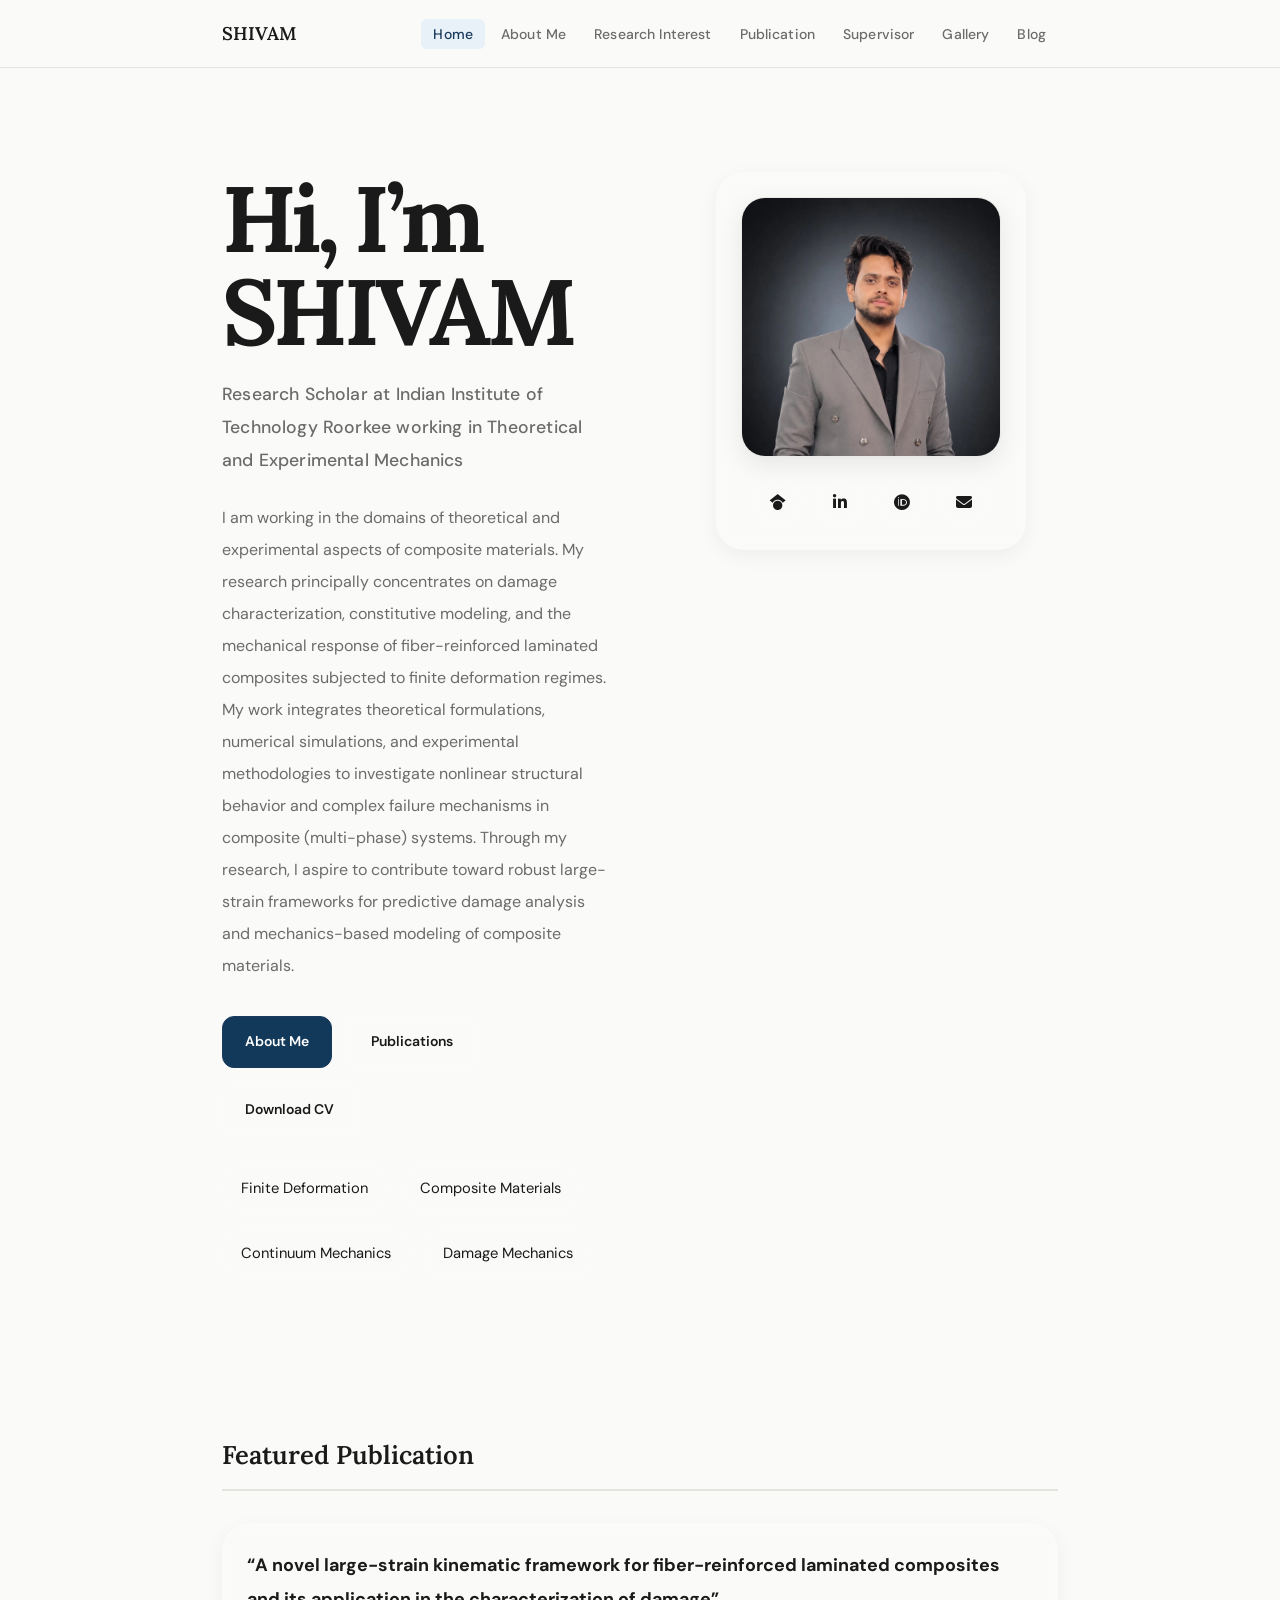
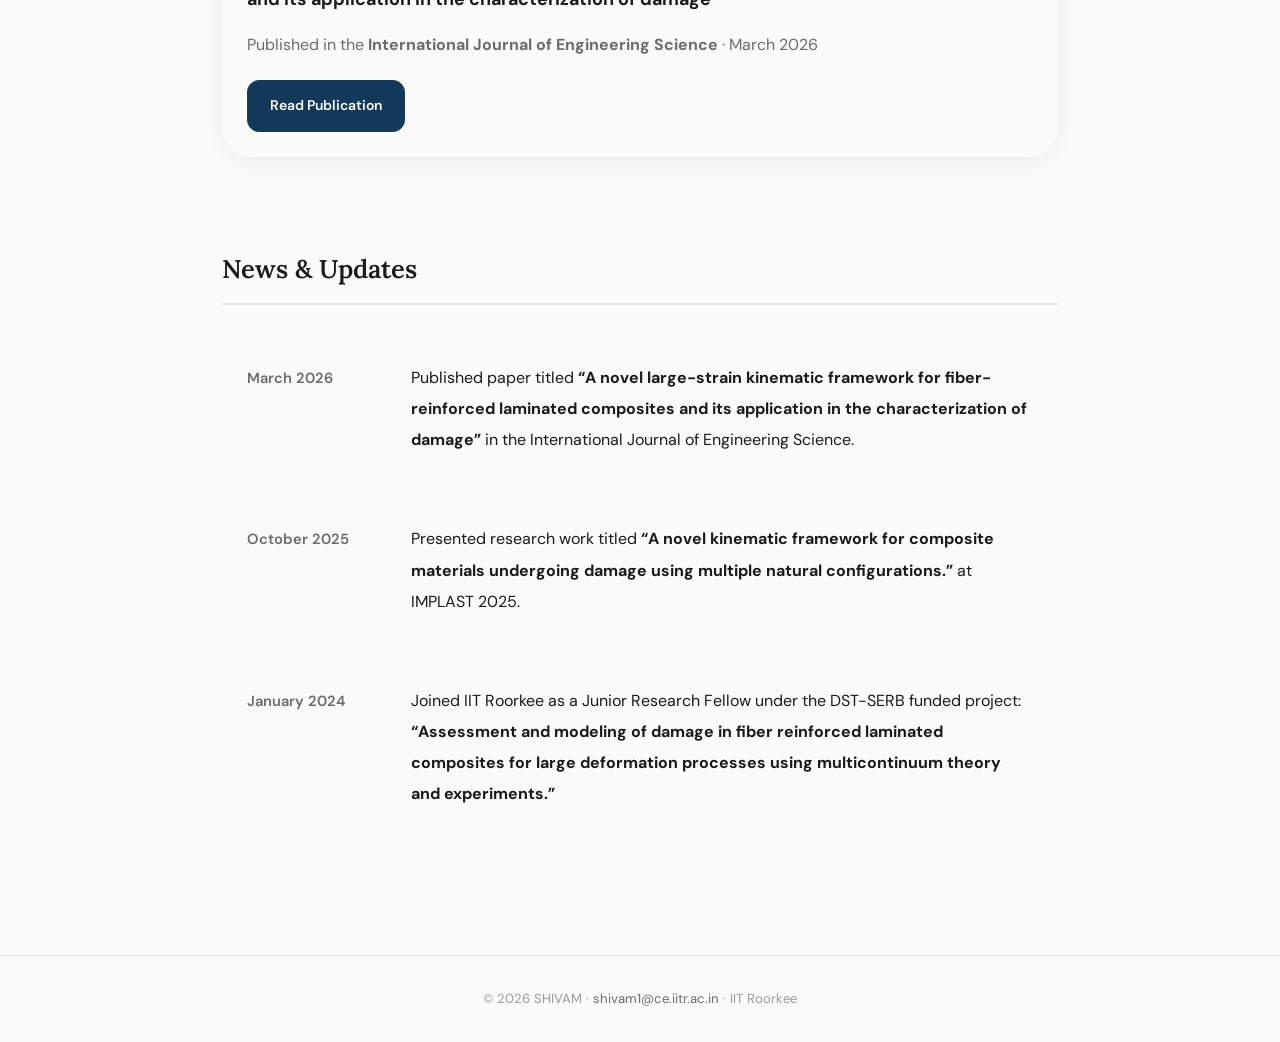
==== index.html @ 3e50fde8 "Update index.html" ====
<!DOCTYPE html>
<html lang="en">

<head>

  <meta charset="UTF-8" />

  <link rel="icon" type="image/png" href="./favicon.png" />

  <meta
    name="viewport"
    content="width=device-width, initial-scale=1.0"
  />

  <title>
    SHIVAM | IIT Roorkee | Composite Materials Research
  </title>

  <meta
    name="description"
    content="SHIVAM is a Research Scholar at IIT Roorkee working in theoretical mechanics, continuum mechanics, finite deformation, and composite materials research."
  />

  <meta
    name="keywords"
    content="SHIVAM IIT Roorkee, Composite Materials, Finite Deformation, Continuum Mechanics, Damage Mechanics, IITR Research Scholar"
  />

  <!-- OPEN GRAPH -->

  <meta
    property="og:title"
    content="SHIVAM | Research Scholar | Composite Materials Research"
  />

  <meta
    property="og:description"
    content="Research Scholar at IIT Roorkee working in theoretical and experimental mechanics of advanced composite materials."
  />

  <meta
    property="og:image"
    content="https://its-shivamshivam.github.io/profilePhoto.webp"
  />

  <meta
    property="og:url"
    content="https://its-shivamshivam.github.io/"
  />

  <meta
    property="og:type"
    content="website"
  />

  <!-- TWITTER -->

  <meta
    name="twitter:card"
    content="summary_large_image"
  />

  <!-- PRELOAD MAIN IMAGE -->

  <link
    rel="preload"
    as="image"
    href="profilePhoto.webp"
  />

  <!-- MAIN CSS -->

  <link rel="stylesheet" href="style.css" />

  <!-- FONT AWESOME -->

  <link
    rel="preconnect"
    href="https://cdnjs.cloudflare.com"
  />

  <link
    rel="stylesheet"
    href="https://cdnjs.cloudflare.com/ajax/libs/font-awesome/6.5.1/css/all.min.css"
  />

  <style>

    /* =========================================
       HERO SECTION
    ========================================= */

    .hero{

      display: flex;

      justify-content: space-between;

      align-items: flex-start;

      gap: 70px;

      padding-top: 40px;

      flex-wrap: wrap;
    }

    .hero-left{

      flex: 1;

      min-width: 320px;
    }

    .hero-right{

      flex: 0.95;

      display: flex;

      justify-content: center;
    }

    .hero-name{

      font-size: clamp(3.4rem,8vw,5.8rem);

      line-height: 1;

      margin-bottom: 20px;

      letter-spacing: -0.05em;
    }

    .hero-title{

      font-size: 1.1rem;

      color: var(--text-muted);

      line-height: 1.9;

      margin-bottom: 24px;

      max-width: 700px;
    }

    .hero-bio{

      font-size: 1rem;

      line-height: 2;

      color: var(--text-muted);

      max-width: 760px;
    }

    /* =========================================
       GLASS CARD
    ========================================= */

    .glass-card{

      background: rgba(255,255,255,0.08);

      backdrop-filter: blur(5px);

      border: 1px solid rgba(255,255,255,0.14);

      border-radius: 28px;

      padding: 24px;

      box-shadow: 0 6px 20px rgba(0,0,0,0.05);

      transition: all 0.35s ease;
    }

    .glass-card:hover{

      transform: translateY(-6px);
    }

    /* =========================================
       HERO PHOTO
    ========================================= */

    .hero-photo{

      width: 100%;

      max-width: 460px;

      border-radius: 24px;

      object-fit: cover;

      border: 1px solid rgba(255,255,255,0.15);

      box-shadow: 0 8px 24px rgba(0,0,0,0.08);

      transition: transform 0.45s ease;

      will-change: transform;

      transform: translateZ(0);

      display: block;
    }

    .hero-photo:hover{

      transform: translateY(-6px);
    }

    /* =========================================
       BUTTONS
    ========================================= */

    .hero-links{

      display: flex;

      gap: 16px;

      flex-wrap: wrap;

      margin-top: 34px;
    }

    .btn{

      padding: 13px 22px;

      border-radius: 12px;

      text-decoration: none;

      font-weight: 600;

      transition: all 0.35s ease;
    }

    .btn-primary{

      background: #12385a;

      color: white;
    }

    .btn-primary:hover{

      background: #0d2740;

      transform: translateY(-3px);
    }

    .btn-outline{

      border: 1px solid rgba(255,255,255,0.15);

      background: rgba(255,255,255,0.05);

      color: var(--text);
    }

    .btn-outline:hover{

      background: rgba(255,255,255,0.12);

      transform: translateY(-3px);
    }

    /* =========================================
       SOCIAL ICONS
    ========================================= */

    .social-icons{

      display: flex;

      justify-content: center;

      gap: 16px;

      margin-top: 22px;
    }

    .social-icons a{

      width: 46px;

      height: 46px;

      display: flex;

      align-items: center;

      justify-content: center;

      border-radius: 50%;

      text-decoration: none;

      background: rgba(255,255,255,0.06);

      border: 1px solid rgba(255,255,255,0.15);

      color: var(--text);

      font-size: 1rem;

      transition: all 0.35s ease;
    }

    .social-icons a:hover{

      transform: translateY(-4px);

      background: rgba(255,255,255,0.12);
    }

    /* =========================================
       KEYWORDS
    ========================================= */

    .keyword-grid{

      display: flex;

      flex-wrap: wrap;

      gap: 14px;

      margin-top: 28px;
    }

    .keyword{

      padding: 12px 18px;

      border-radius: 999px;

      background: rgba(255,255,255,0.05);

      border: 1px solid rgba(255,255,255,0.15);

      font-size: 0.92rem;

      transition: all 0.35s ease;
    }

    .keyword:hover{

      transform: translateY(-3px);
    }

    /* =========================================
       FEATURED PAPER
    ========================================= */

    .featured-paper{

      margin-top: 90px;
    }

    .paper-title{

      font-size: 1.12rem;

      line-height: 1.9;

      margin-bottom: 14px;
    }

    /* =========================================
       NEWS
    ========================================= */

    .news-section{

      margin-top: 90px;
    }

    .news-list{

      display: flex;

      flex-direction: column;

      gap: 18px;

      margin-top: 28px;
    }

    .news-item{

      display: grid;

      grid-template-columns: 140px 1fr;

      gap: 24px;

      align-items: start;

      padding: 24px;

      border-radius: 20px;

      background: rgba(255,255,255,0.05);

      border: 1px solid rgba(255,255,255,0.12);

      transition: 0.35s ease;
    }

    .news-item:hover{

      transform: translateY(-5px);
    }

    .news-date{

      font-size: 0.92rem;

      color: var(--text-muted);

      font-weight: 600;

      white-space: nowrap;

      padding-top: 4px;
    }

    .news-content{

      line-height: 1.95;

      color: var(--text);
    }

    /* =========================================
       OPTIMIZED REVEAL
    ========================================= */

    .reveal{

      opacity: 0;

      transform: translateY(30px);

      transition:
      opacity 0.8s ease,
      transform 0.8s ease;
    }

    .reveal.active{

      opacity: 1;

      transform: translateY(0);
    }

    /* =========================================
       RESPONSIVE
    ========================================= */

    @media(max-width:950px){

      .hero{

        flex-direction: column-reverse;

        text-align: center;
      }

      .hero-links{

        justify-content: center;
      }

      .hero-bio{

        margin: 0 auto;
      }

      .keyword-grid{

        justify-content: center;
      }

      .news-item{

        grid-template-columns: 1fr;

        gap: 10px;
      }

      .hero-photo{

        max-width: 380px;
      }

    }

  </style>

</head>

<body>

  <!-- NAVBAR -->

  <nav class="navbar">

    <div class="nav-inner">

      <a href="index.html" class="nav-logo">
        SHIVAM
      </a>

      <ul class="nav-links" id="navLinks">

        <li>
          <a href="index.html" class="active">
            Home
          </a>
        </li>

        <li>
          <a href="about.html">
            About Me
          </a>
        </li>

        <li>
          <a href="research.html">
            Research Interest
          </a>
        </li>

        <li>
          <a href="publications.html">
            Publication
          </a>
        </li>

        <li>
          <a href="supervisor.html">
            Supervisor
          </a>
        </li>

        <li>
          <a href="gallery.html">
            Gallery
          </a>
        </li>

        <li>
          <a href="blog.html">
            Blog
          </a>
        </li>

      </ul>

      <button class="nav-toggle" id="navToggle">

        <span></span>
        <span></span>
        <span></span>

      </button>

    </div>

  </nav>

  <!-- MAIN -->

  <main class="page-wrapper">

    <!-- HERO -->

    <section class="hero reveal">

      <!-- LEFT -->

      <div class="hero-left">

        <h1 class="hero-name">
          Hi, I’m SHIVAM
        </h1>

        <p class="hero-title">

          Research Scholar at Indian Institute of Technology Roorkee
          working in Theoretical and Experimental Mechanics 

        </p>

        <p class="hero-bio">

          I am working in the domains of
          theoretical  and experimental aspects
          of composite materials.

          My research principally concentrates on
          damage characterization,
          constitutive modeling,
          and the mechanical response of
          fiber-reinforced laminated composites
          subjected to finite deformation regimes.

          My work integrates theoretical formulations,
          numerical simulations,
          and experimental methodologies
          to investigate nonlinear structural behavior
          and complex failure mechanisms
          in composite (multi-phase) systems.

          Through my research,
          I aspire to contribute toward
          robust large-strain frameworks
          for predictive damage analysis
          and mechanics-based modeling
          of composite materials.

        </p>

        <!-- BUTTONS -->

        <div class="hero-links">

          <a href="about.html" class="btn btn-primary">
            About Me
          </a>

          <a href="publications.html" class="btn btn-outline">
            Publications
          </a>

          <a
            href="resume.pdf"
            download
            class="btn btn-outline"
          >
            Download CV
          </a>

        </div>

        <!-- KEYWORDS -->

        <div class="keyword-grid">

          <div class="keyword">
            Finite Deformation
          </div>

          <div class="keyword">
            Composite Materials
          </div>

          <div class="keyword">
            Continuum Mechanics
          </div>

          <div class="keyword">
            Damage Mechanics
          </div>

        </div>

      </div>

      <!-- RIGHT -->

      <div class="hero-right reveal">

        <div class="glass-card">

          <img
            src="profilePhoto.webp"
            alt="SHIVAM"
            class="hero-photo"
            loading="eager"
            decoding="async"
            fetchpriority="high"
          />

          <!-- SOCIALS -->

          <div class="social-icons">

            <a
              href="https://scholar.google.com/citations?user=T04X1hkAAAAJ&hl=en"
              target="_blank"
              title="Google Scholar"
            >
              <i class="fa-brands fa-google-scholar"></i>
            </a>

            <a
              href="https://www.linkedin.com/in/shivam-shivam-954297144/"
              target="_blank"
              title="LinkedIn"
            >
              <i class="fa-brands fa-linkedin-in"></i>
            </a>

            <a
              href="https://orcid.org/0000-0003-2962-7600"
              target="_blank"
              title="ORCID"
            >
              <i class="fa-brands fa-orcid"></i>
            </a>

            <a
              href="mailto:shivam1@ce.iitr.ac.in"
              title="Email"
            >
              <i class="fa-solid fa-envelope"></i>
            </a>

          </div>

        </div>

      </div>

    </section>

    <!-- FEATURED PUBLICATION -->

    <section class="featured-paper reveal">

      <h2 class="section-title">
        Featured Publication
      </h2>

      <div class="glass-card">

        <div class="paper-title">

          <strong>

            “A novel large-strain kinematic framework for
            fiber-reinforced laminated composites and its
            application in the characterization of damage”

          </strong>

        </div>

        <p
          style="
          line-height:1.9;
          color: var(--text-muted);
        "
        >

          Published in the

          <strong>
            International Journal of Engineering Science
          </strong>

          · March 2026

        </p>

        <a
          href="https://www.sciencedirect.com/science/article/pii/S002072252600056X"
          target="_blank"
          class="btn btn-primary"
          style="
          margin-top:20px;
          display:inline-block;
        "
        >
          Read Publication
        </a>

      </div>

    </section>

    <!-- NEWS -->

    <section class="news-section reveal">

      <h2 class="section-title">
        News & Updates
      </h2>

      <div class="news-list">

        <!-- NEWS ITEM -->

        <div class="news-item">

          <div class="news-date">
            March 2026
          </div>

          <div class="news-content">

            Published paper titled

            <strong>

              “A novel large-strain kinematic framework for
              fiber-reinforced laminated composites and its
              application in the characterization of damage”

            </strong>

            in the International Journal of Engineering Science.

          </div>

        </div>

        <!-- NEWS ITEM -->

        <div class="news-item">

          <div class="news-date">
            October 2025
          </div>

          <div class="news-content">

            Presented research work titled

            <strong>

              “A novel kinematic framework for composite materials
              undergoing damage using multiple natural configurations.”

            </strong>

            at IMPLAST 2025.

          </div>

        </div>

        <!-- NEWS ITEM -->

        <div class="news-item">

          <div class="news-date">
            January 2024
          </div>

          <div class="news-content">

            Joined IIT Roorkee as a Junior Research Fellow
            under the DST-SERB funded project:

            <strong>

              “Assessment and modeling of damage in fiber reinforced
              laminated composites for large deformation processes
              using multicontinuum theory and experiments.”

            </strong>

          </div>

        </div>

      </div>

    </section>

  </main>

  <!-- FOOTER -->

  <footer>

    <div
      style="
      max-width: var(--max-w);
      margin: 0 auto;
      padding: 0 32px;
    "
    >

      <p>

        © 2026 SHIVAM ·

        <a href="mailto:shivam1@ce.iitr.ac.in">
          shivam1@ce.iitr.ac.in
        </a>

        · IIT Roorkee

      </p>

    </div>

  </footer>

  <!-- SCRIPT -->

  <script>

    // MOBILE MENU

    const toggle =
    document.getElementById('navToggle');

    const links =
    document.getElementById('navLinks');

    toggle.addEventListener('click', () => {

      links.classList.toggle('open');

    });

    // OPTIMIZED REVEAL

    const observer =
    new IntersectionObserver((entries) => {

      entries.forEach((entry) => {

        if(entry.isIntersecting){

          entry.target.classList.add('active');

        }

      });

    }, {
      threshold: 0.12
    });

    document
    .querySelectorAll('.reveal')
    .forEach((el) => {

      observer.observe(el);

    });

  </script>

</body>

</html>
---- style.css ----
/* =============================================
   ACADEMIC PERSONAL WEBSITE — SHARED STYLES
   Inspired by andrewng.org
   ============================================= */

@import url('https://fonts.googleapis.com/css2?family=Lora:ital,wght@0,400;0,500;0,600;0,700;1,400&family=DM+Sans:wght@300;400;500;600&display=swap');

/* ---- CSS Variables ---- */
:root {
  --bg: #fafaf8;
  --surface: #ffffff;
  --text: #1a1a1a;
  --text-muted: #6b6b6b;
  --text-light: #9a9a9a;
  --accent: #1a3a5c;
  --accent-hover: #2a5280;
  --accent-light: #e8f0f8;
  --border: #e5e5e0;
  --border-light: #f0f0ec;
  --shadow: 0 1px 3px rgba(0,0,0,0.06), 0 4px 12px rgba(0,0,0,0.04);
  --shadow-hover: 0 4px 16px rgba(0,0,0,0.1);
  --radius: 8px;
  --nav-h: 68px;
  --font-serif: 'Lora', Georgia, serif;
  --font-sans: 'DM Sans', sans-serif;
  --max-w: 900px;
  --transition: 0.22s ease;
}

/* ---- Reset ---- */
*, *::before, *::after { box-sizing: border-box; margin: 0; padding: 0; }
html { scroll-behavior: smooth; }
body {
  font-family: var(--font-sans);
  background: var(--bg);
  color: var(--text);
  line-height: 1.7;
  font-size: 16px;
  -webkit-font-smoothing: antialiased;
}
img { max-width: 100%; display: block; }
a { color: var(--accent); text-decoration: none; transition: color var(--transition); }
a:hover { color: var(--accent-hover); }
ul { list-style: none; }

/* ---- NAVBAR ---- */
.navbar {
  position: sticky;
  top: 0;
  z-index: 100;
  background: rgba(250,250,248,0.95);
  backdrop-filter: blur(12px);
  -webkit-backdrop-filter: blur(12px);
  border-bottom: 1px solid var(--border);
  height: var(--nav-h);
  display: flex;
  align-items: center;
}
.nav-inner {
  max-width: var(--max-w);
  margin: 0 auto;
  padding: 0 32px;
  width: 100%;
  display: flex;
  align-items: center;
  justify-content: space-between;
  gap: 24px;
}
.nav-logo {
  font-family: var(--font-serif);
  font-size: 1.15rem;
  font-weight: 600;
  color: var(--text);
  white-space: nowrap;
}
.nav-logo:hover { color: var(--accent); }
.nav-links {
  display: flex;
  align-items: center;
  gap: 4px;
}
.nav-links a {
  font-size: 0.875rem;
  font-weight: 500;
  color: var(--text-muted);
  padding: 6px 12px;
  border-radius: 6px;
  transition: all var(--transition);
  letter-spacing: 0.01em;
}
.nav-links a:hover,
.nav-links a.active {
  color: var(--accent);
  background: var(--accent-light);
}
/* Hamburger */
.nav-toggle {
  display: none;
  flex-direction: column;
  gap: 5px;
  cursor: pointer;
  padding: 6px;
  border: none;
  background: none;
}
.nav-toggle span {
  display: block;
  width: 22px;
  height: 2px;
  background: var(--text);
  border-radius: 2px;
  transition: all var(--transition);
}

/* ---- PAGE WRAPPER ---- */
.page-wrapper {
  max-width: var(--max-w);
  margin: 0 auto;
  padding: 64px 32px 120px;
}

/* ---- SECTION HEADERS ---- */
.section-title {
  font-family: var(--font-serif);
  font-size: 1.6rem;
  font-weight: 600;
  color: var(--text);
  margin-bottom: 32px;
  padding-bottom: 12px;
  border-bottom: 2px solid var(--border);
}
.section-label {
  font-size: 0.72rem;
  font-weight: 600;
  letter-spacing: 0.12em;
  text-transform: uppercase;
  color: var(--accent);
  margin-bottom: 8px;
}

/* ---- HERO (Home page) ---- */
.hero {
  display: grid;
  grid-template-columns: 1fr 260px;
  gap: 64px;
  align-items: start;
  padding: 72px 0 64px;
}
.hero-name {
  font-family: var(--font-serif);
  font-size: 2.8rem;
  font-weight: 700;
  line-height: 1.15;
  color: var(--text);
  margin-bottom: 6px;
}
.hero-title {
  font-size: 1rem;
  color: var(--accent);
  font-weight: 500;
  margin-bottom: 24px;
  letter-spacing: 0.01em;
}
.hero-bio {
  font-size: 1.025rem;
  color: var(--text-muted);
  line-height: 1.8;
  margin-bottom: 32px;
}
.hero-links {
  display: flex;
  gap: 12px;
  flex-wrap: wrap;
}
.btn {
  display: inline-flex;
  align-items: center;
  gap: 6px;
  padding: 10px 22px;
  border-radius: 6px;
  font-size: 0.875rem;
  font-weight: 500;
  cursor: pointer;
  transition: all var(--transition);
  border: 1.5px solid transparent;
}
.btn-primary {
  background: var(--accent);
  color: #fff;
  border-color: var(--accent);
}
.btn-primary:hover { background: var(--accent-hover); border-color: var(--accent-hover); color: #fff; }
.btn-outline {
  background: transparent;
  color: var(--accent);
  border-color: var(--accent);
}
.btn-outline:hover { background: var(--accent-light); }
.hero-photo-wrap {
  display: flex;
  flex-direction: column;
  align-items: center;
  gap: 16px;
}
.hero-photo {
  width: 220px;
  height: 260px;
  object-fit: cover;
  border-radius: 12px;
  box-shadow: var(--shadow);
  background: var(--border);
}
.hero-photo-placeholder {
  width: 220px;
  height: 260px;
  border-radius: 12px;
  background: linear-gradient(135deg, #dce8f5 0%, #b8d0e8 100%);
  display: flex;
  align-items: center;
  justify-content: center;
  box-shadow: var(--shadow);
}
.hero-photo-placeholder svg { opacity: 0.5; }
.social-icons {
  display: flex;
  gap: 10px;
}
.social-icons a {
  display: inline-flex;
  align-items: center;
  justify-content: center;
  width: 36px;
  height: 36px;
  border-radius: 8px;
  border: 1.5px solid var(--border);
  color: var(--text-muted);
  font-size: 0.8rem;
  transition: all var(--transition);
}
.social-icons a:hover { border-color: var(--accent); color: var(--accent); background: var(--accent-light); }

/* ---- NEWS / ANNOUNCEMENTS ---- */
.news-list { display: flex; flex-direction: column; gap: 0; }
.news-item {
  display: grid;
  grid-template-columns: 110px 1fr;
  gap: 20px;
  padding: 18px 0;
  border-bottom: 1px solid var(--border-light);
  align-items: baseline;
}
.news-date {
  font-size: 0.8rem;
  color: var(--text-light);
  font-weight: 500;
  padding-top: 2px;
}
.news-text { font-size: 0.925rem; color: var(--text-muted); }
.news-text strong { color: var(--text); font-weight: 600; }

/* ---- ABOUT PAGE ---- */
.about-grid {
  display: grid;
  grid-template-columns: 1fr 280px;
  gap: 64px;
  align-items: start;
}
.about-photo {
  width: 100%;
  border-radius: 12px;
  box-shadow: var(--shadow);
  background: linear-gradient(135deg, #dce8f5 0%, #b8d0e8 100%);
  aspect-ratio: 3/4;
  display: flex;
  align-items: center;
  justify-content: center;
}
.bio-block { margin-bottom: 28px; }
.bio-block p { font-size: 0.975rem; color: var(--text-muted); line-height: 1.85; margin-bottom: 14px; }
.info-list { display: flex; flex-direction: column; gap: 12px; margin-top: 24px; }
.info-row { display: flex; gap: 10px; align-items: baseline; }
.info-label { font-size: 0.8rem; font-weight: 600; color: var(--text-muted); min-width: 90px; }
.info-val { font-size: 0.9rem; color: var(--text); }

/* ---- EDUCATION / TIMELINE ---- */
.edu-list { display: flex; flex-direction: column; gap: 0; }
.edu-item {
  display: grid;
  grid-template-columns: 8px 1fr;
  gap: 20px;
  padding-bottom: 28px;
  position: relative;
}
.edu-dot-wrap { display: flex; flex-direction: column; align-items: center; }
.edu-dot {
  width: 8px; height: 8px;
  background: var(--accent);
  border-radius: 50%;
  margin-top: 6px;
  flex-shrink: 0;
}
.edu-line {
  width: 1px;
  flex: 1;
  background: var(--border);
  margin-top: 6px;
}
.edu-degree { font-weight: 600; font-size: 0.95rem; color: var(--text); }
.edu-inst { font-size: 0.875rem; color: var(--accent); }
.edu-year { font-size: 0.8rem; color: var(--text-light); margin-top: 2px; }

/* ---- RESEARCH ---- */
.research-grid { display: flex; flex-direction: column; gap: 20px; }
.research-card {
  background: var(--surface);
  border: 1px solid var(--border);
  border-radius: var(--radius);
  padding: 24px 28px;
  transition: all var(--transition);
  position: relative;
  overflow: hidden;
}
.research-card::before {
  content: '';
  position: absolute;
  left: 0; top: 0; bottom: 0;
  width: 3px;
  background: var(--accent);
  opacity: 0;
  transition: opacity var(--transition);
}
.research-card:hover { box-shadow: var(--shadow-hover); transform: translateY(-1px); }
.research-card:hover::before { opacity: 1; }
.research-card h3 { font-family: var(--font-serif); font-size: 1.1rem; font-weight: 600; margin-bottom: 8px; }
.research-card p { font-size: 0.9rem; color: var(--text-muted); line-height: 1.75; }
.tag-row { display: flex; flex-wrap: wrap; gap: 6px; margin-top: 14px; }
.tag {
  font-size: 0.73rem;
  font-weight: 500;
  padding: 3px 10px;
  border-radius: 20px;
  background: var(--accent-light);
  color: var(--accent);
  letter-spacing: 0.02em;
}

/* ---- PUBLICATIONS ---- */
.pub-filters { display: flex; gap: 8px; flex-wrap: wrap; margin-bottom: 32px; }
.filter-btn {
  font-size: 0.8rem;
  font-weight: 500;
  padding: 6px 16px;
  border-radius: 20px;
  border: 1.5px solid var(--border);
  background: transparent;
  color: var(--text-muted);
  cursor: pointer;
  transition: all var(--transition);
  font-family: var(--font-sans);
}
.filter-btn:hover, .filter-btn.active {
  border-color: var(--accent);
  color: var(--accent);
  background: var(--accent-light);
}
.pub-list { display: flex; flex-direction: column; gap: 0; }
.pub-item {
  padding: 22px 0;
  border-bottom: 1px solid var(--border-light);
  display: grid;
  grid-template-columns: 60px 1fr;
  gap: 20px;
}
.pub-year {
  font-size: 0.85rem;
  font-weight: 600;
  color: var(--accent);
  padding-top: 3px;
}
.pub-title { font-weight: 600; font-size: 0.95rem; color: var(--text); margin-bottom: 4px; }
.pub-authors { font-size: 0.845rem; color: var(--text-muted); margin-bottom: 4px; }
.pub-venue { font-size: 0.82rem; color: var(--text-light); font-style: italic; margin-bottom: 10px; }
.pub-links { display: flex; gap: 8px; flex-wrap: wrap; }
.pub-link {
  font-size: 0.75rem;
  font-weight: 600;
  padding: 3px 10px;
  border: 1px solid var(--border);
  border-radius: 4px;
  color: var(--text-muted);
  transition: all var(--transition);
}
.pub-link:hover { border-color: var(--accent); color: var(--accent); background: var(--accent-light); }

/* ---- SUPERVISORS ---- */
.supervisor-grid {
  display: grid;
  grid-template-columns: repeat(auto-fill, minmax(260px, 1fr));
  gap: 24px;
}
.supervisor-card {
  background: var(--surface);
  border: 1px solid var(--border);
  border-radius: var(--radius);
  padding: 28px 24px;
  text-align: center;
  transition: all var(--transition);
}
.supervisor-card:hover { box-shadow: var(--shadow-hover); transform: translateY(-2px); }
.supervisor-avatar {
  width: 80px; height: 80px;
  border-radius: 50%;
  background: linear-gradient(135deg, #dce8f5 0%, #b8d0e8 100%);
  margin: 0 auto 16px;
  display: flex;
  align-items: center;
  justify-content: center;
  font-family: var(--font-serif);
  font-size: 1.6rem;
  font-weight: 700;
  color: var(--accent);
}
.supervisor-name { font-weight: 600; font-size: 1rem; margin-bottom: 4px; }
.supervisor-role { font-size: 0.845rem; color: var(--accent); margin-bottom: 6px; }
.supervisor-inst { font-size: 0.82rem; color: var(--text-muted); margin-bottom: 14px; }
.supervisor-card p { font-size: 0.85rem; color: var(--text-muted); line-height: 1.7; }

/* ---- GALLERY ---- */
.gallery-grid {
  display: grid;
  grid-template-columns: repeat(3, 1fr);
  gap: 16px;
}
.gallery-item {
  aspect-ratio: 1;
  border-radius: var(--radius);
  overflow: hidden;
  position: relative;
  background: var(--border);
  cursor: pointer;
}
.gallery-item-inner {
  width: 100%; height: 100%;
  background: linear-gradient(135deg, #dce8f5 0%, #b8d0e8 100%);
  display: flex;
  align-items: center;
  justify-content: center;
  font-size: 2rem;
  transition: transform var(--transition);
}
.gallery-item:hover .gallery-item-inner { transform: scale(1.03); }
.gallery-caption {
  position: absolute;
  bottom: 0; left: 0; right: 0;
  background: linear-gradient(transparent, rgba(10,30,50,0.75));
  color: #fff;
  font-size: 0.8rem;
  padding: 20px 12px 10px;
  opacity: 0;
  transition: opacity var(--transition);
}
.gallery-item:hover .gallery-caption { opacity: 1; }
.gallery-item.wide { grid-column: span 2; }
.gallery-item.tall { grid-row: span 2; }

/* ---- BLOG ---- */
.blog-grid { display: flex; flex-direction: column; gap: 0; }
.blog-card {
  display: grid;
  grid-template-columns: 1fr;
  padding: 32px 0;
  border-bottom: 1px solid var(--border-light);
  transition: all var(--transition);
}
.blog-meta { font-size: 0.8rem; color: var(--text-light); margin-bottom: 8px; display: flex; gap: 10px; }
.blog-dot { color: var(--border); }
.blog-card h2 {
  font-family: var(--font-serif);
  font-size: 1.25rem;
  font-weight: 600;
  color: var(--text);
  margin-bottom: 10px;
  line-height: 1.4;
  transition: color var(--transition);
}
.blog-card:hover h2 { color: var(--accent); }
.blog-card p { font-size: 0.915rem; color: var(--text-muted); line-height: 1.75; margin-bottom: 14px; }
.read-more {
  font-size: 0.82rem;
  font-weight: 600;
  color: var(--accent);
  letter-spacing: 0.03em;
  display: inline-flex;
  align-items: center;
  gap: 4px;
}
.read-more:hover { gap: 8px; }

/* ---- FOOTER ---- */
footer {
  border-top: 1px solid var(--border);
  padding: 32px 0;
  text-align: center;
  font-size: 0.82rem;
  color: var(--text-light);
}
footer a { color: var(--text-muted); }
footer a:hover { color: var(--accent); }

/* ---- PAGE HEADER ---- */
.page-header {
  padding: 56px 0 40px;
  border-bottom: 1px solid var(--border);
  margin-bottom: 48px;
}
.page-header h1 {
  font-family: var(--font-serif);
  font-size: 2.2rem;
  font-weight: 700;
  margin-bottom: 10px;
}
.page-header p { font-size: 1rem; color: var(--text-muted); max-width: 600px; }

/* ---- RESPONSIVE ---- */
@media (max-width: 768px) {
  :root { --nav-h: 60px; }
  .page-wrapper { padding: 32px 20px 80px; }
  .nav-inner { padding: 0 20px; }
  .nav-links { display: none; position: fixed; top: var(--nav-h); left: 0; right: 0; background: var(--bg); border-bottom: 1px solid var(--border); flex-direction: column; padding: 16px 20px; gap: 4px; }
  .nav-links.open { display: flex; }
  .nav-toggle { display: flex; }
  .hero { grid-template-columns: 1fr; gap: 32px; padding: 40px 0 48px; }
  .hero-photo-wrap { order: -1; flex-direction: row; gap: 20px; align-items: center; }
  .hero-photo-placeholder, .hero-photo { width: 120px; height: 144px; }
  .hero-name { font-size: 2rem; }
  .about-grid { grid-template-columns: 1fr; gap: 32px; }
  .gallery-grid { grid-template-columns: repeat(2, 1fr); }
  .gallery-item.wide { grid-column: span 1; }
  .supervisor-grid { grid-template-columns: 1fr 1fr; }
  .news-item { grid-template-columns: 80px 1fr; }
  .pub-item { grid-template-columns: 1fr; gap: 4px; }
  .pub-year { font-size: 0.78rem; }
}
@media (max-width: 480px) {
  .supervisor-grid { grid-template-columns: 1fr; }
  .gallery-grid { grid-template-columns: 1fr; }
  .gallery-item.wide, .gallery-item.tall { grid-column: span 1; grid-row: span 1; }
}
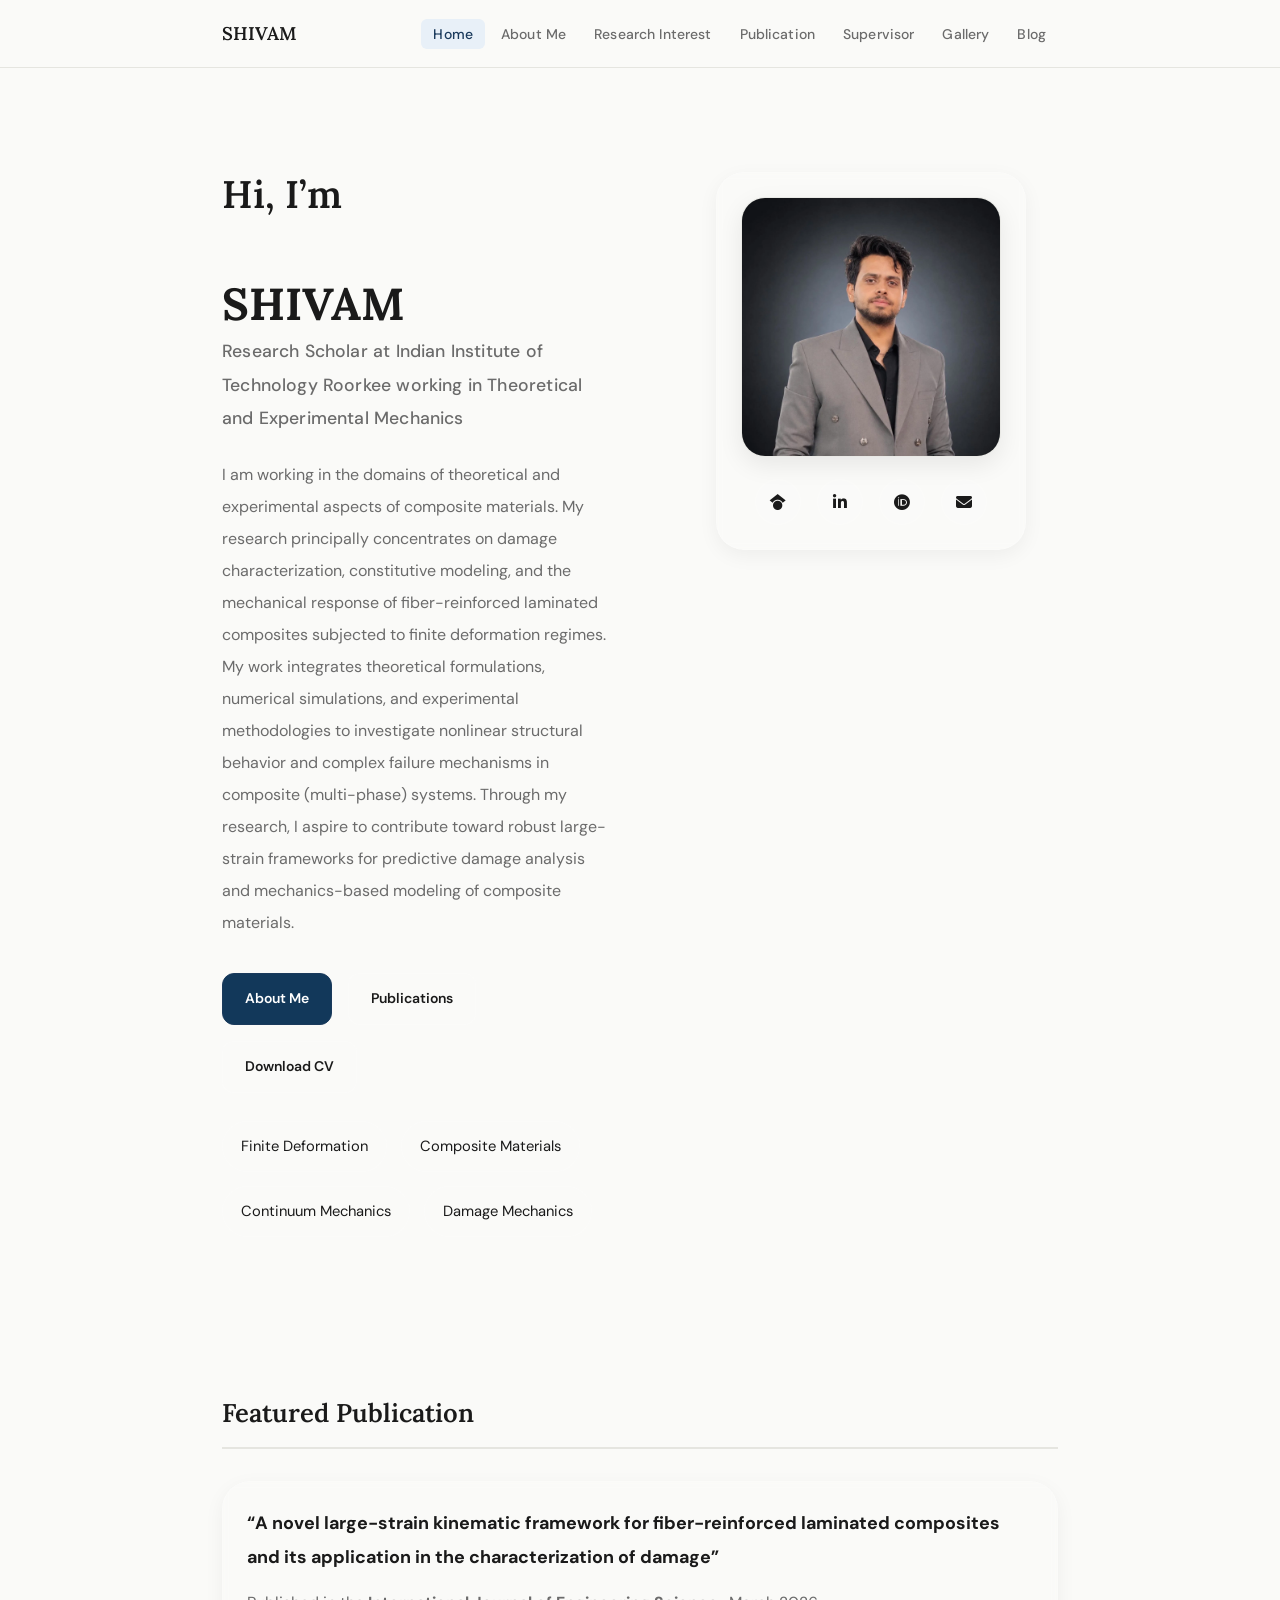
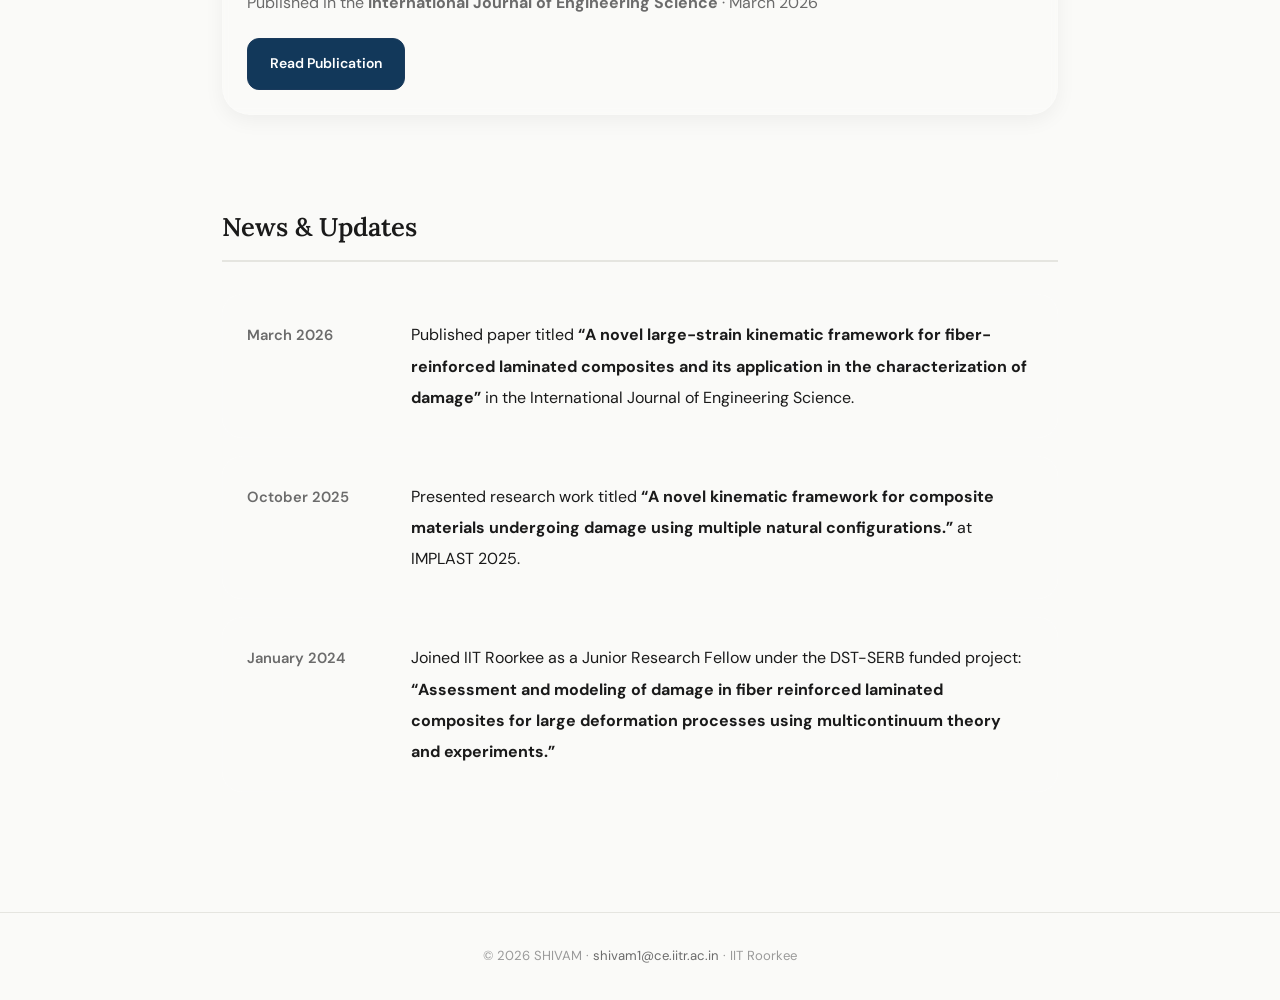
==== commit 380c0bd6: "Update index.html" ====
--- a/index.html
+++ b/index.html
@@ -121,16 +121,19 @@
       justify-content: center;
     }
 
-    .hero-name{
-
-      font-size: clamp(3.4rem,8vw,5.8rem);
-
-      line-height: 1;
-
-      margin-bottom: 20px;
-
-      letter-spacing: -0.05em;
-    }
+.intro-text{
+
+  display: block;
+
+  font-size: clamp(1.6rem,3vw,2.4rem);
+
+  font-weight: 600;
+
+  letter-spacing: 0;
+
+  margin-bottom: 10px;
+
+}
 
     .hero-title{
 
@@ -589,10 +592,10 @@
       <!-- LEFT -->
 
       <div class="hero-left">
-
-        <h1 class="hero-name">
-          Hi, I’m SHIVAM
-        </h1>
+<h1 class="hero-name">
+  <span class="intro-text">Hi, I’m</span><br>
+  SHIVAM
+</h1>
 
         <p class="hero-title">
 
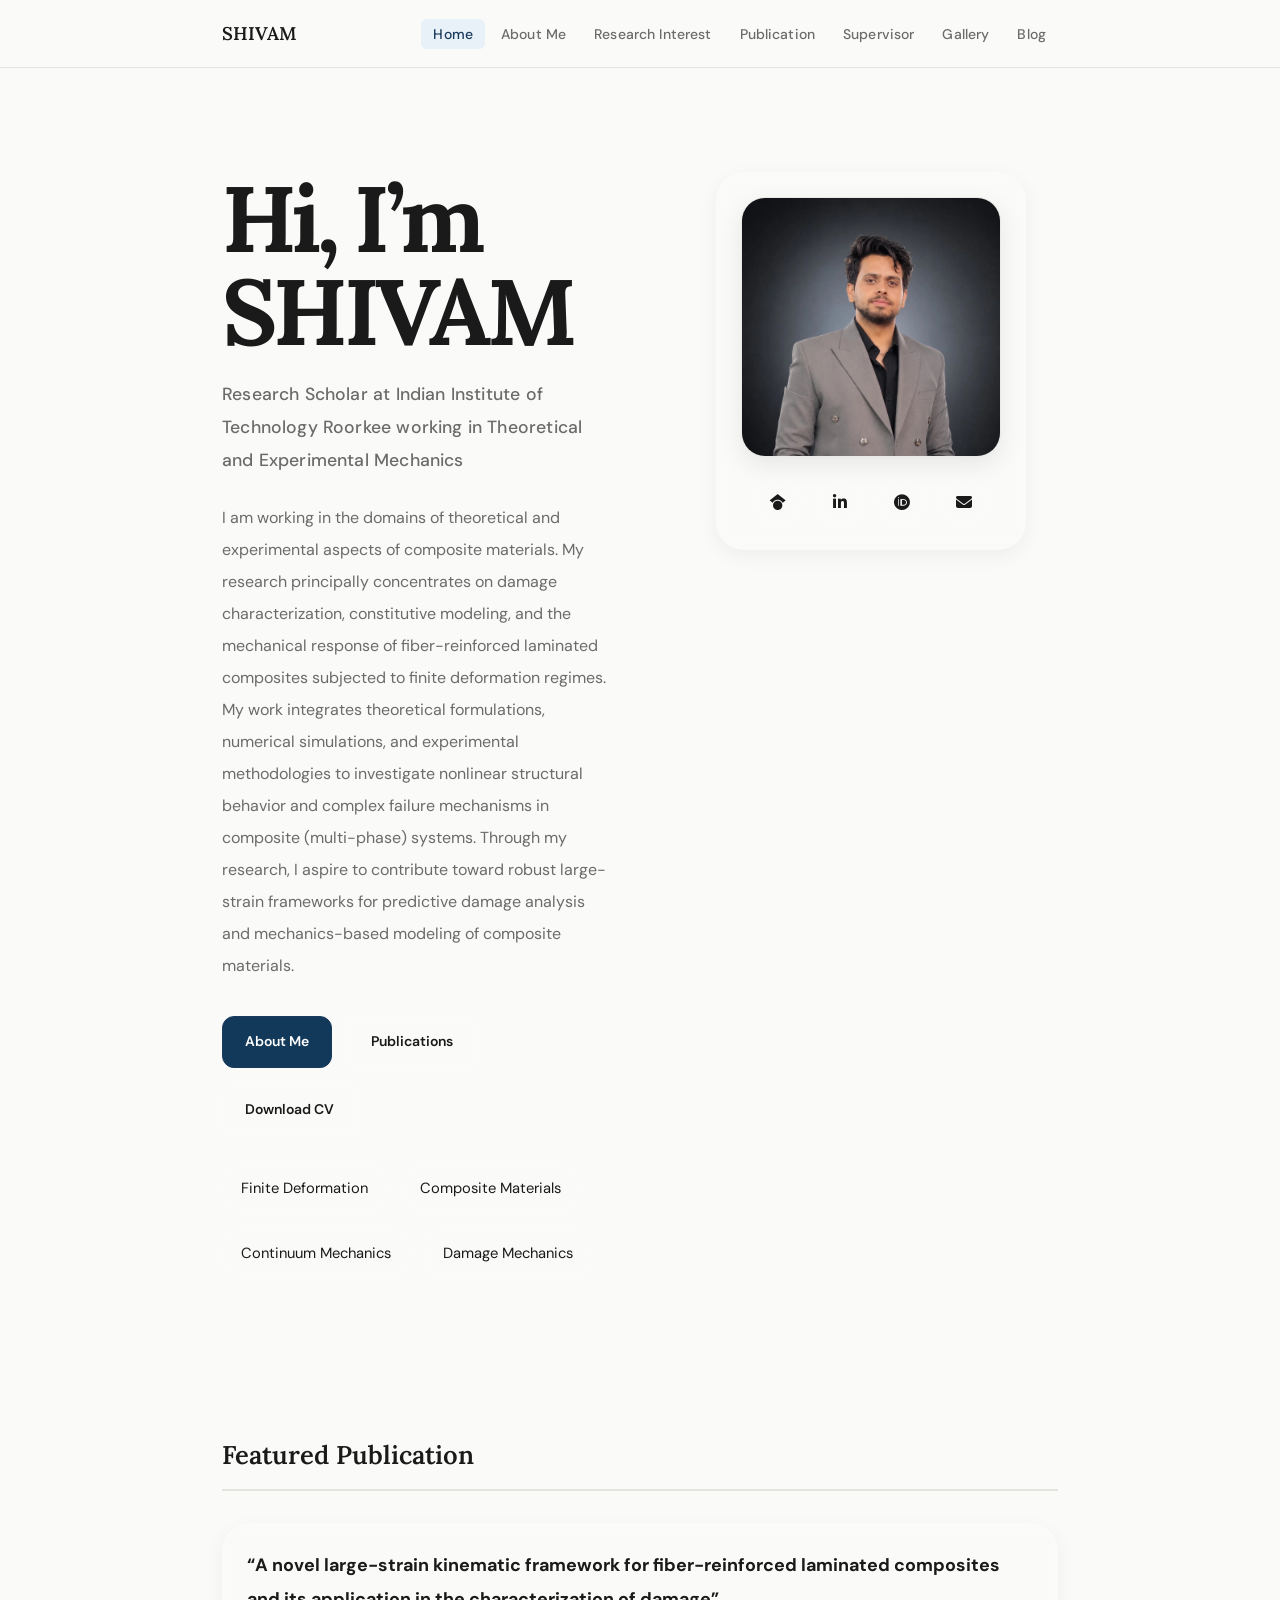
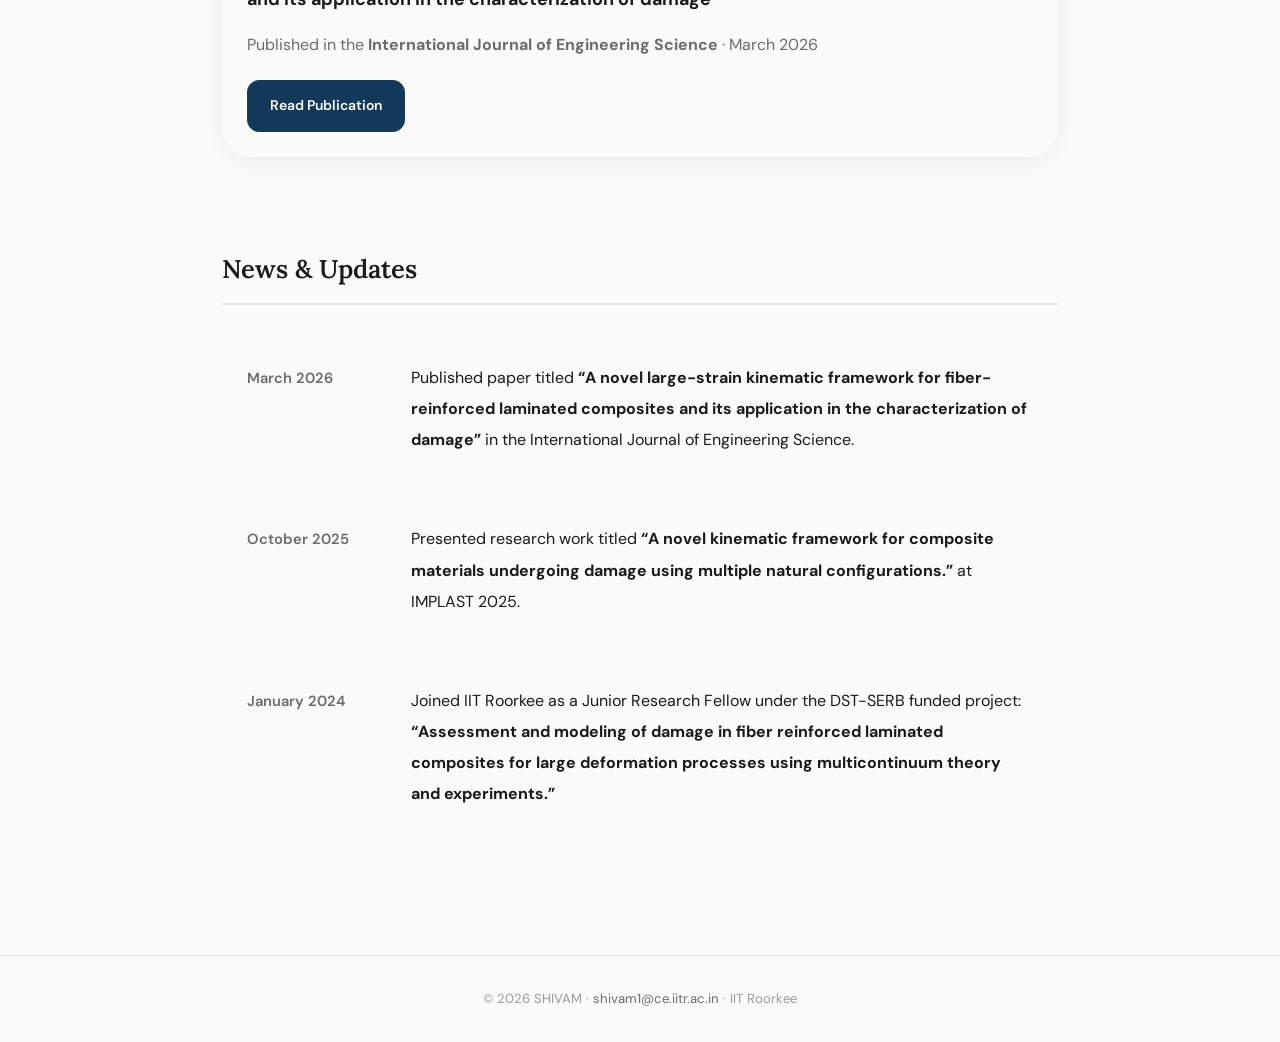
==== commit 4ffc0ab2: "Update index.html" ====
--- a/index.html
+++ b/index.html
@@ -121,18 +121,15 @@
       justify-content: center;
     }
 
-.intro-text{
-
-  display: block;
-
-  font-size: clamp(1.6rem,3vw,2.4rem);
-
-  font-weight: 600;
-
-  letter-spacing: 0;
-
-  margin-bottom: 10px;
-
+.hero-name{
+
+  font-size: clamp(3.4rem,8vw,5.8rem);
+
+  line-height: 1;
+
+  margin-bottom: 20px;
+
+  letter-spacing: -0.05em;
 }
 
     .hero-title{
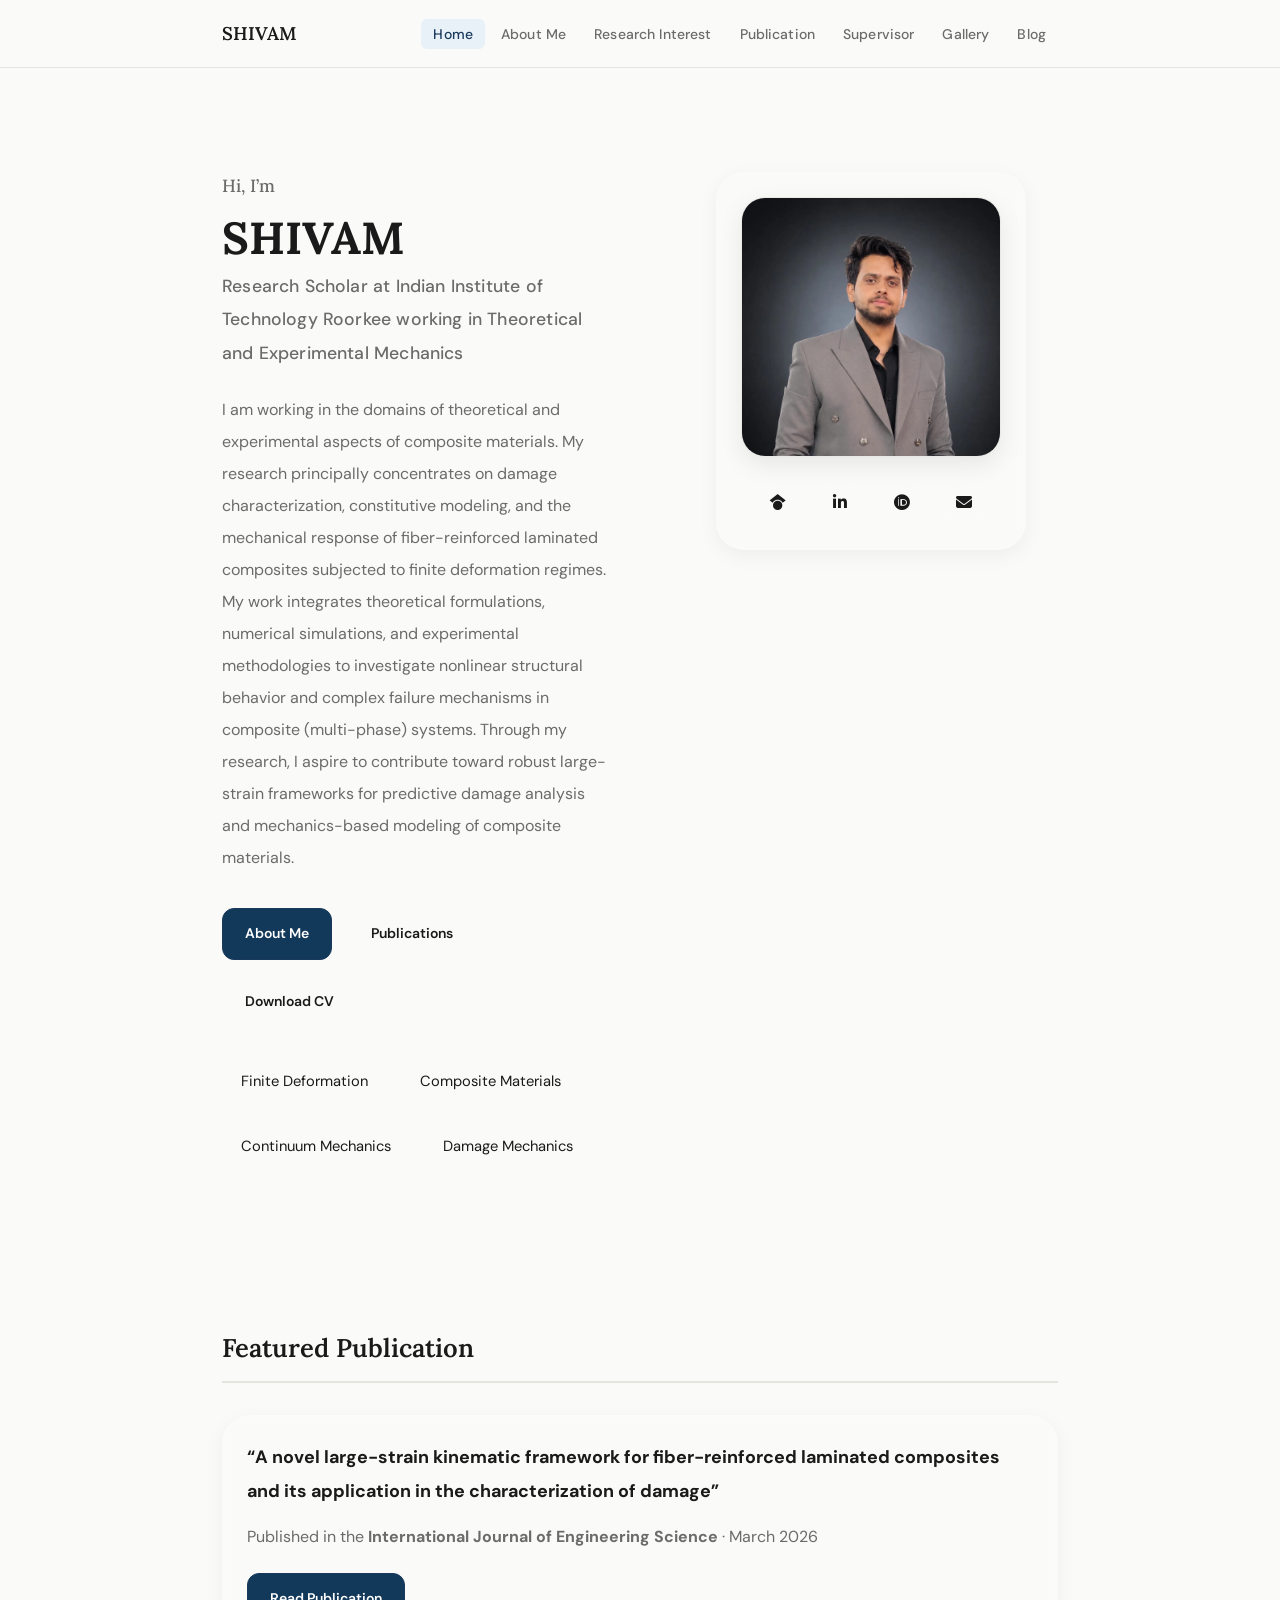
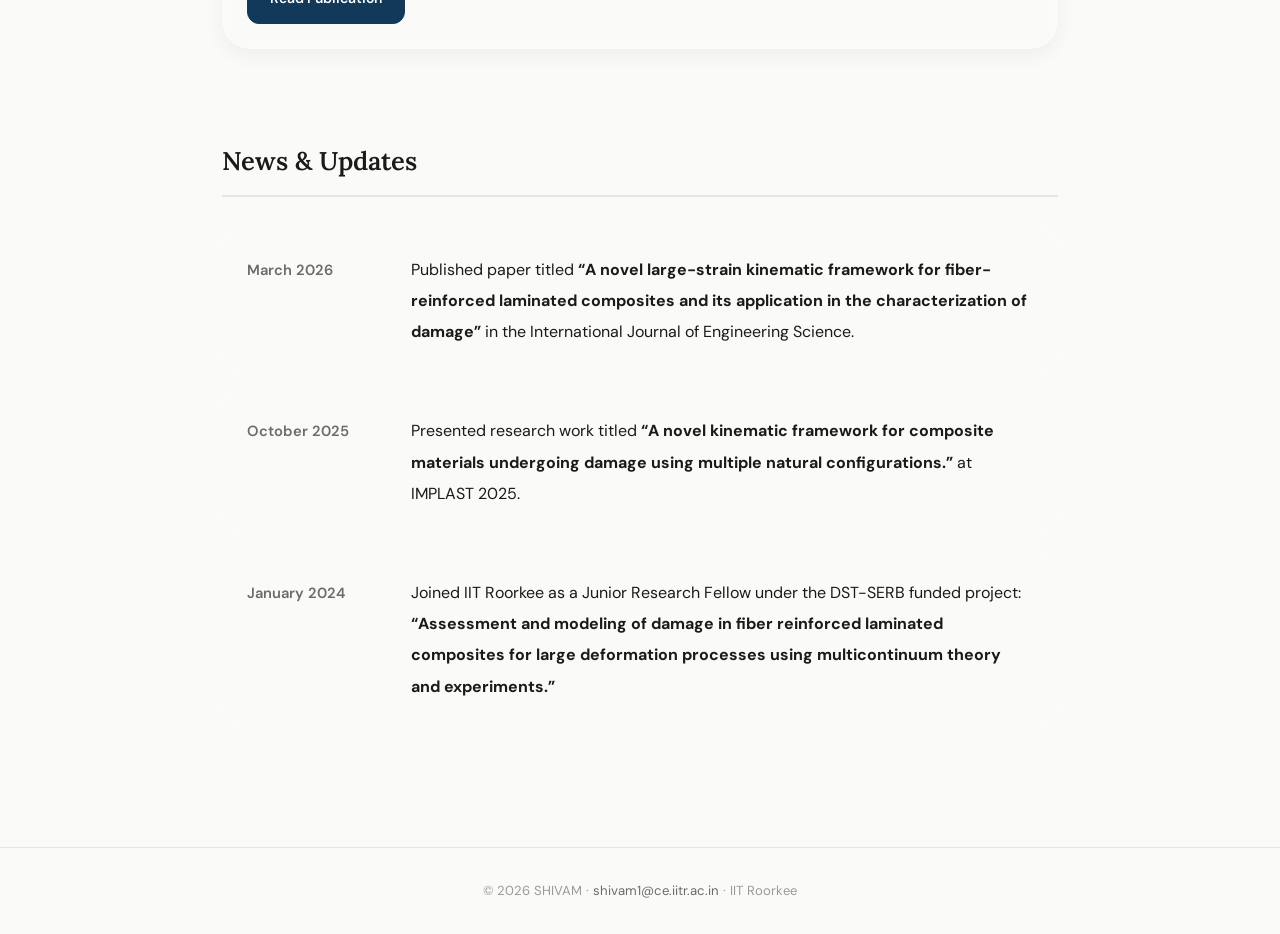
==== commit 174e568c: "Update index.html" ====
--- a/index.html
+++ b/index.html
@@ -121,15 +121,22 @@
       justify-content: center;
     }
 
-.hero-name{
-
-  font-size: clamp(3.4rem,8vw,5.8rem);
-
-  line-height: 1;
-
-  margin-bottom: 20px;
-
-  letter-spacing: -0.05em;
+.intro-text{
+
+  display: block;
+
+  font-size: 1.1rem;
+
+  font-weight: 500;
+
+  color: var(--text-muted);
+
+  letter-spacing: 0;
+
+  margin-bottom: 12px;
+
+  line-height: 1.6;
+
 }
 
     .hero-title{
@@ -590,7 +597,7 @@
 
       <div class="hero-left">
 <h1 class="hero-name">
-  <span class="intro-text">Hi, I’m</span><br>
+  <span class="intro-text">Hi, I’m</span>
   SHIVAM
 </h1>
 
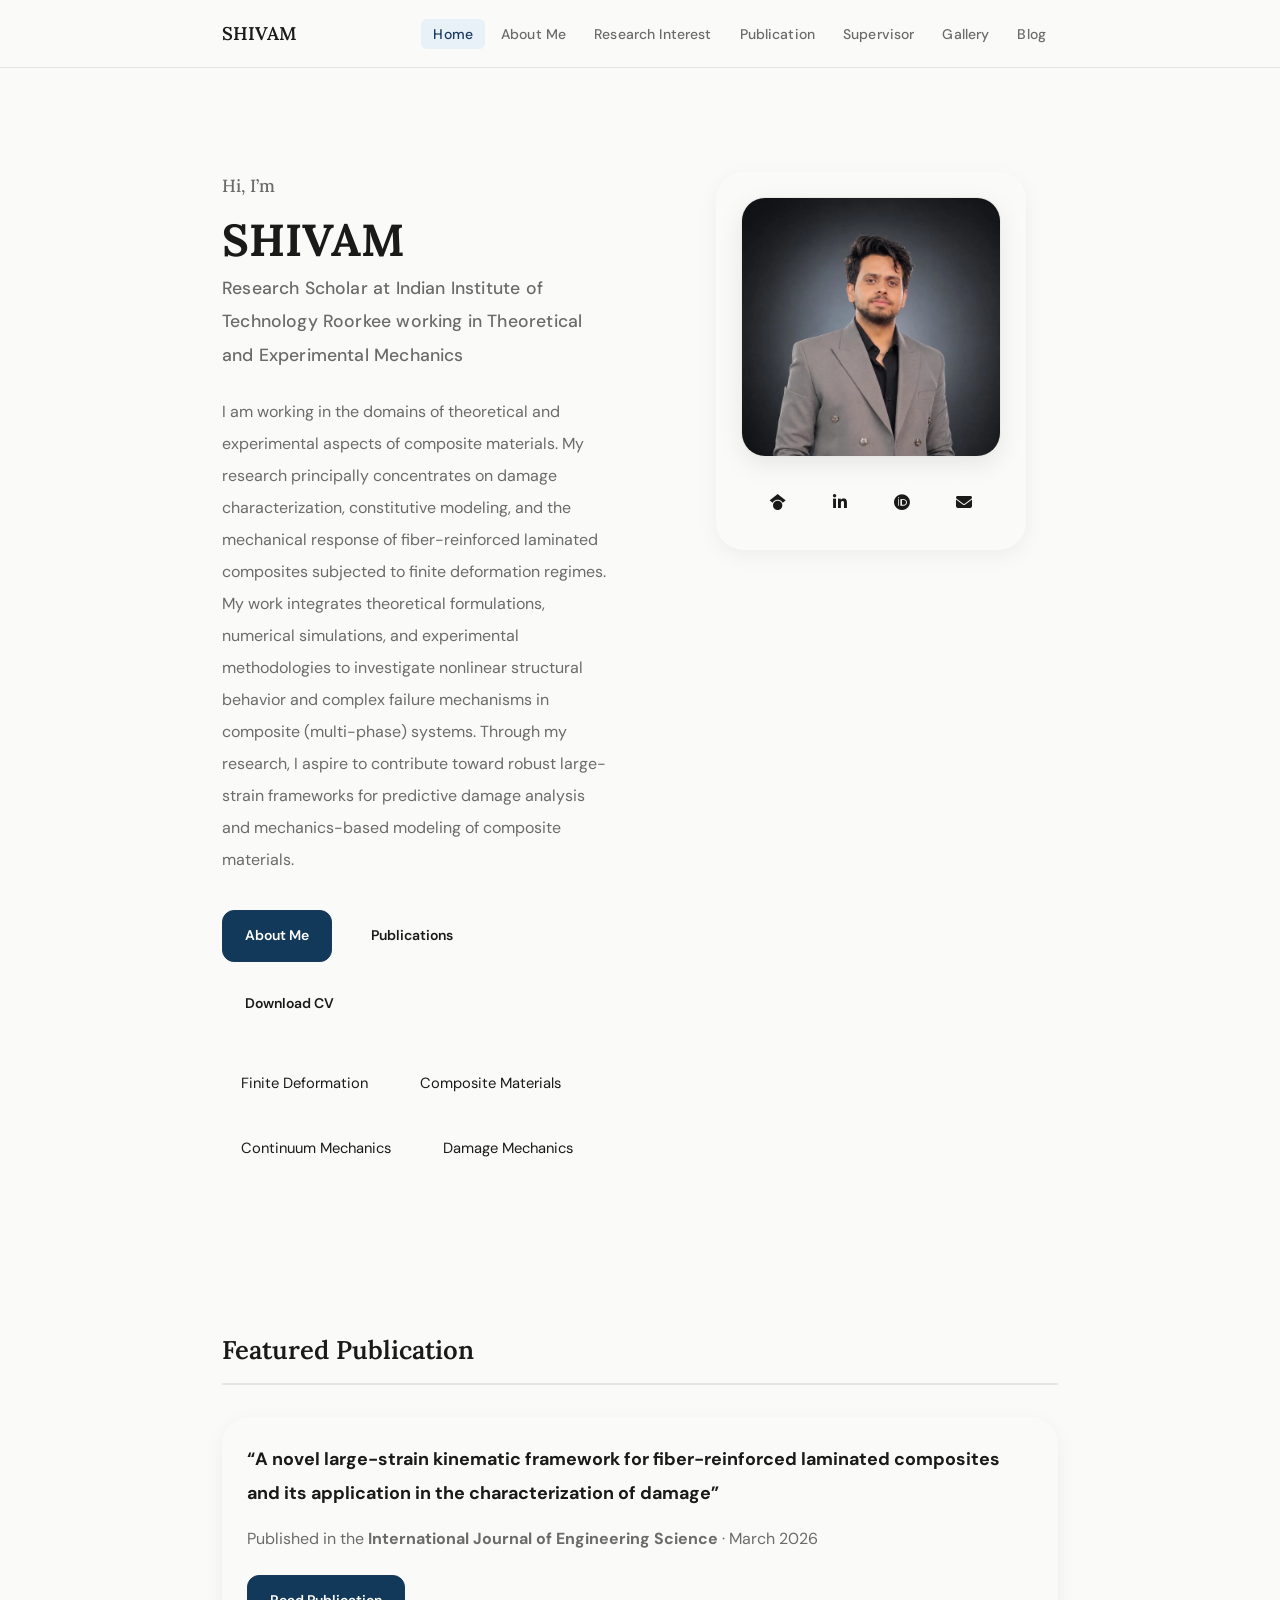
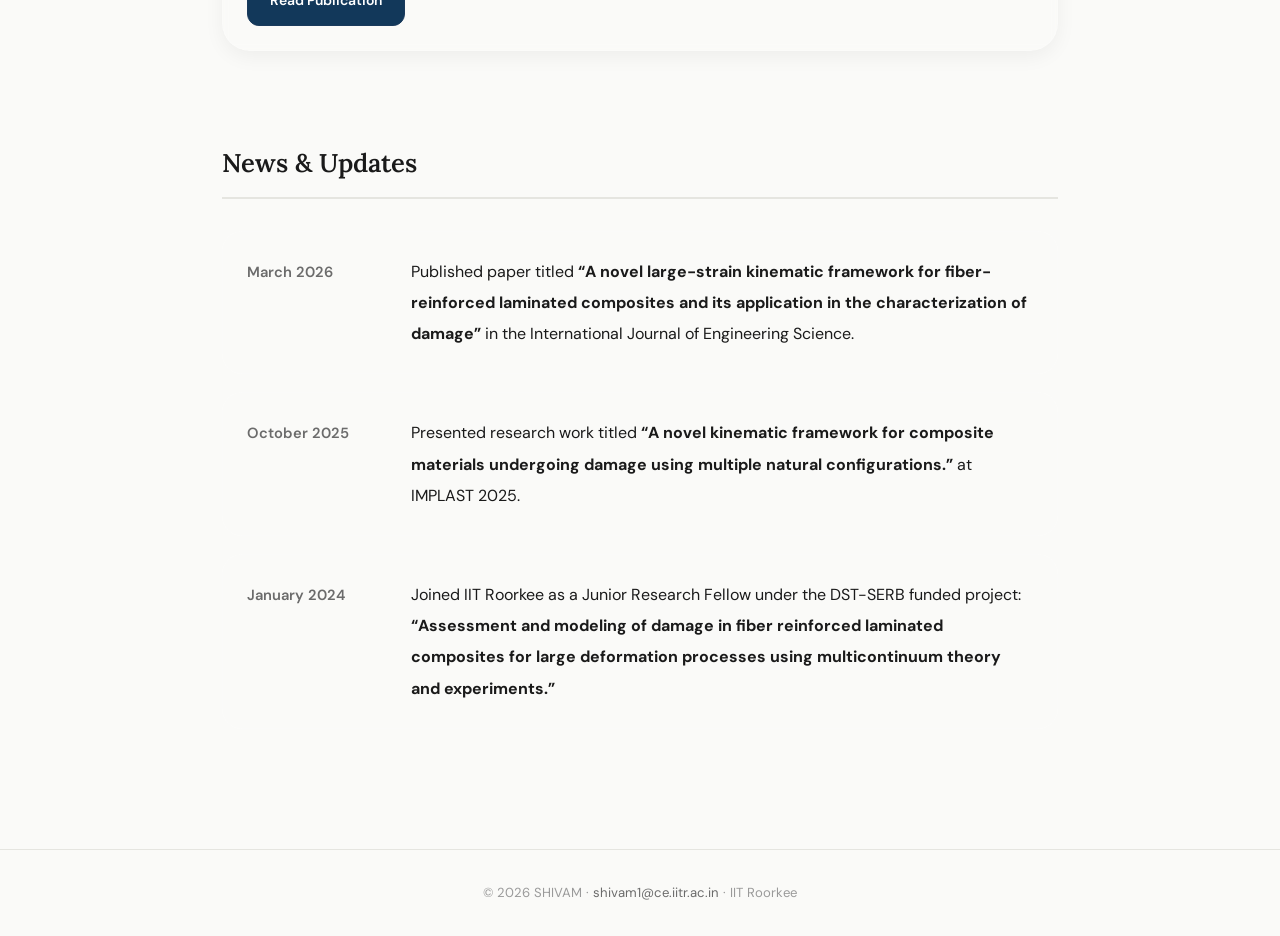
==== commit c6a7a85c: "Update index.html" ====
--- a/index.html
+++ b/index.html
@@ -133,7 +133,7 @@
 
   letter-spacing: 0;
 
-  margin-bottom: 12px;
+  margin-bottom: 14px;
 
   line-height: 1.6;
 
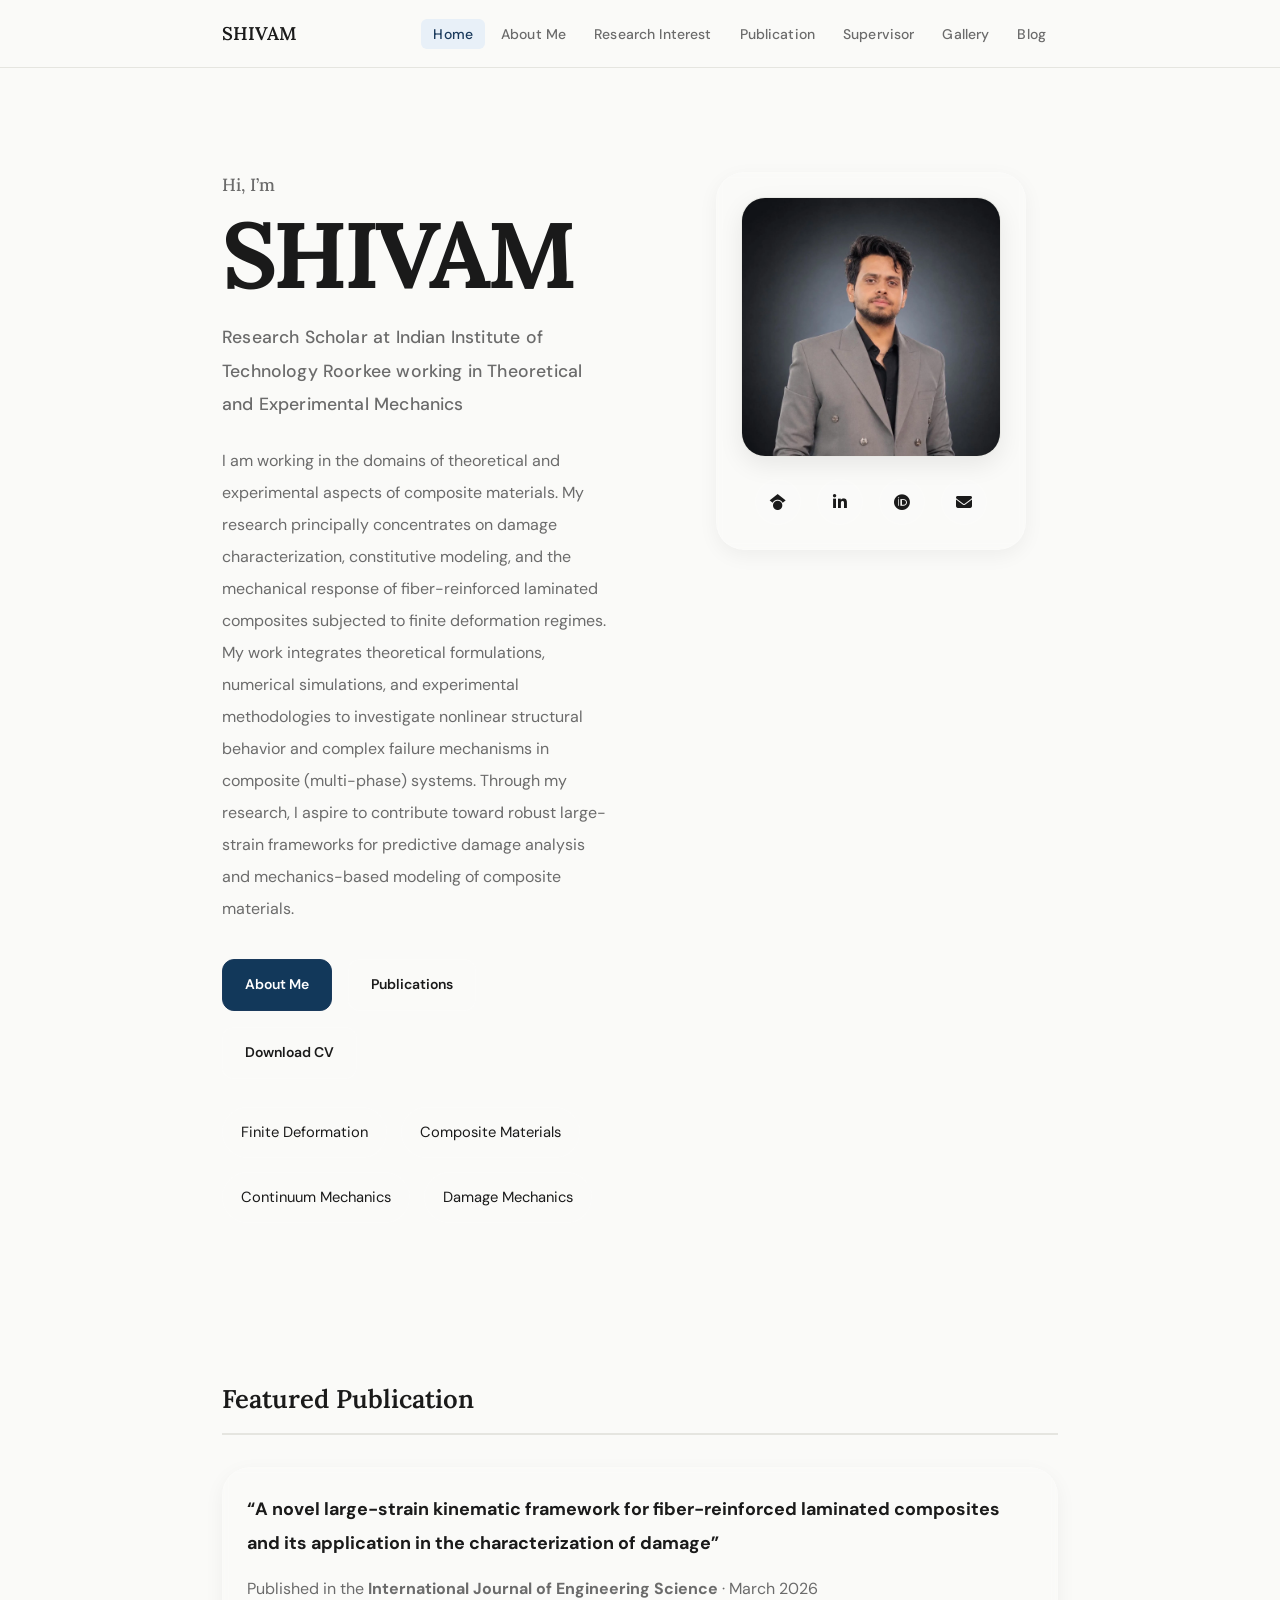
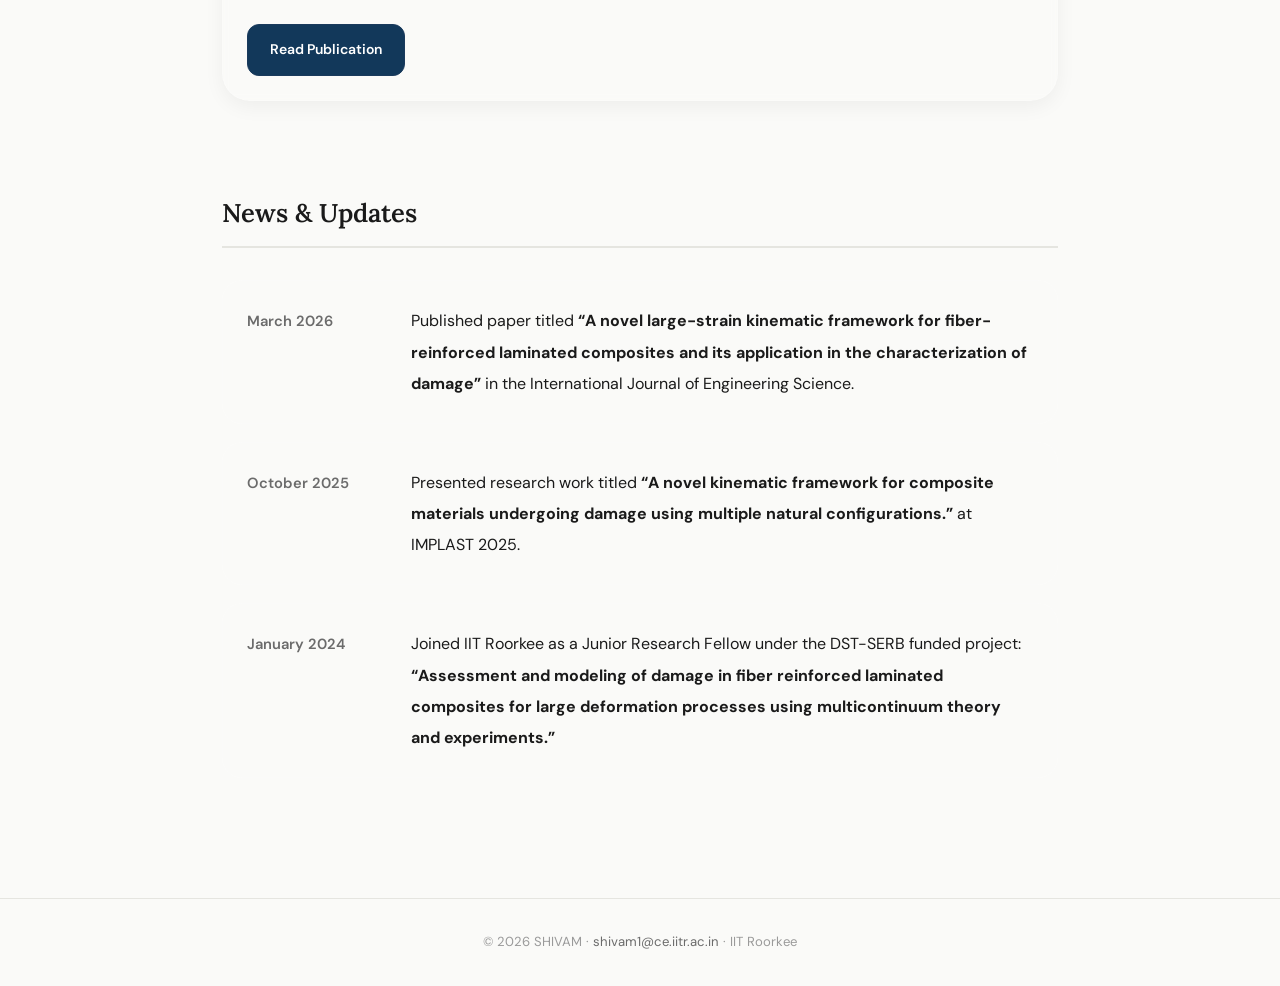
==== commit b49033ea: "Update index.html" ====
--- a/index.html
+++ b/index.html
@@ -121,22 +121,32 @@
       justify-content: center;
     }
 
-.intro-text{
+    .hero-name{
+
+      font-size: clamp(3.4rem,8vw,5.8rem);
+
+      line-height: 1;
+
+      margin-bottom: 20px;
+
+      letter-spacing: -0.05em;
+    }
+
+    .intro-text{
 
   display: block;
 
   font-size: 1.1rem;
 
+  color: var(--text-muted);
+
   font-weight: 500;
 
-  color: var(--text-muted);
-
   letter-spacing: 0;
 
-  margin-bottom: 14px;
-
-  line-height: 1.6;
-
+  margin-bottom: 10px;
+
+  line-height: 1.5;
 }
 
     .hero-title{
@@ -596,7 +606,8 @@
       <!-- LEFT -->
 
       <div class="hero-left">
-<h1 class="hero-name">
+
+       <h1 class="hero-name">
   <span class="intro-text">Hi, I’m</span>
   SHIVAM
 </h1>
